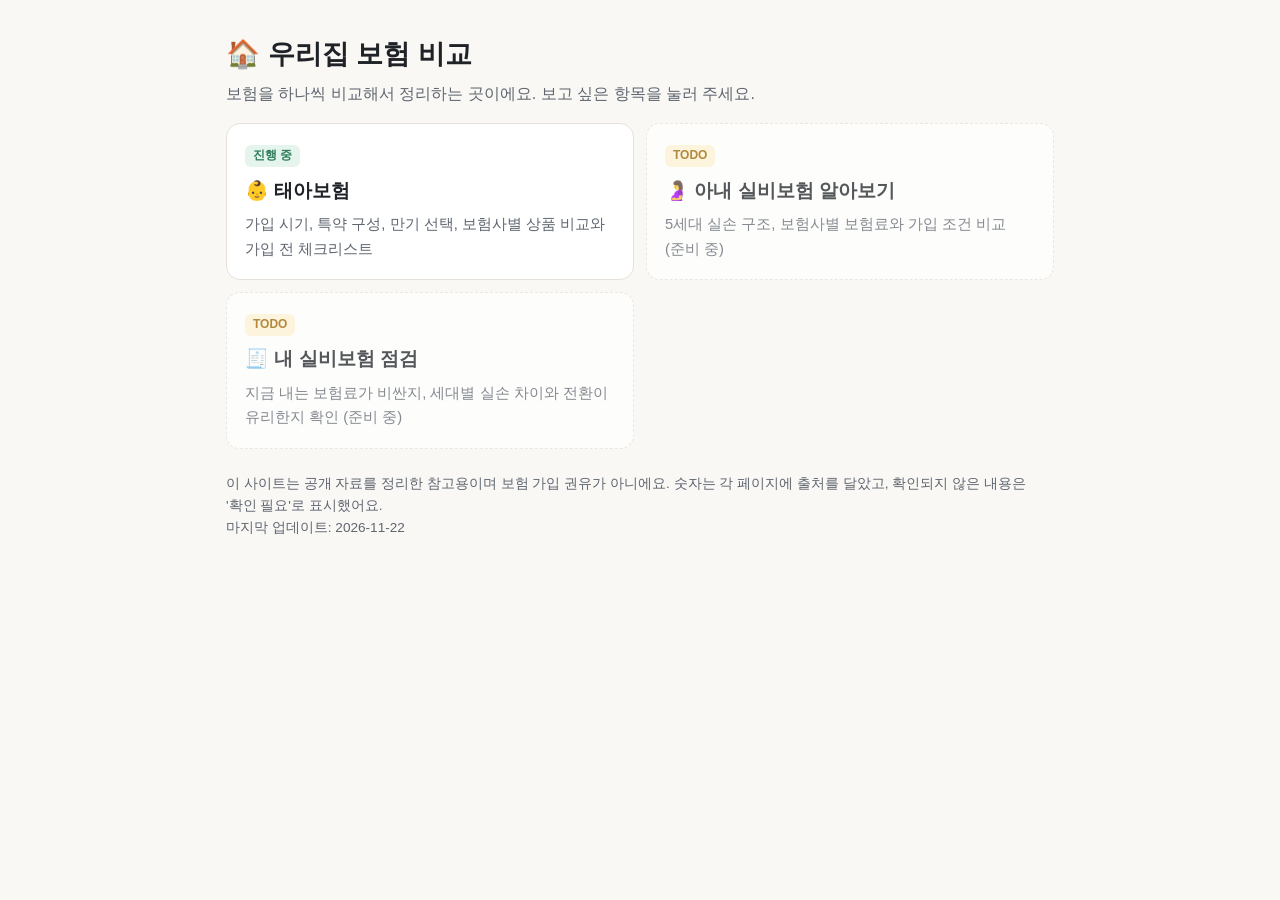
==== index.html @ a7942e01 "태아보험 비교 페이지와 보험 비교 목차 추가 Co-Authored-By: Claude Opus 5.5 <noreply@anthropic.com> Claude-Session: htt" ====
<!doctype html>
<html lang="ko">
<head>
<meta charset="utf-8">
<meta name="viewport" content="width=device-width, initial-scale=1">
<title>우리집 보험 비교</title>
<meta name="description" content="태아보험, 실비보험 등 우리집 보험을 비교하고 정리하는 페이지">
<link rel="stylesheet" href="assets/style.css">
</head>
<body>
<div class="wrap">
<header>
  <h1>🏠 우리집 보험 비교</h1>
  <p>보험을 하나씩 비교해서 정리하는 곳이에요. 보고 싶은 항목을 눌러 주세요.</p>
</header>

<section style="background:none;border:none;padding:0">
<div class="cards">
  <a class="card" href="fetal/">
    <span class="tag good">진행 중</span>
    <h2>👶 태아보험</h2>
    <p>가입 시기, 특약 구성, 만기 선택, 보험사별 상품 비교와 가입 전 체크리스트</p>
  </a>
  <div class="card todo">
    <span class="tag check">TODO</span>
    <h2>🤰 아내 실비보험 알아보기</h2>
    <p>5세대 실손 구조, 보험사별 보험료와 가입 조건 비교 (준비 중)</p>
  </div>
  <div class="card todo">
    <span class="tag check">TODO</span>
    <h2>🧾 내 실비보험 점검</h2>
    <p>지금 내는 보험료가 비싼지, 세대별 실손 차이와 전환이 유리한지 확인 (준비 중)</p>
  </div>
</div>
</section>

<footer>
  <p>이 사이트는 공개 자료를 정리한 참고용이며 보험 가입 권유가 아니에요. 숫자는 각 페이지에 출처를 달았고, 확인되지 않은 내용은 '확인 필요'로 표시했어요.<br>마지막 업데이트: 2026-11-22</p>
</footer>
</div>
</body>
</html>
---- assets/style.css ----
:root{
  --bg:#faf8f5; --card:#ffffff; --text:#1f2328; --muted:#5f6670; --line:#e6e1da;
  --accent:#c2577a; --accent-soft:#fbe9ef; --ok:#2f7d5b; --ok-soft:#e5f4ec;
  --warn:#9a6500; --warn-soft:#fff3d6;
}
@media (prefers-color-scheme: dark){
  :root{
    --bg:#16171a; --card:#1f2125; --text:#e8e9eb; --muted:#a3a8b0; --line:#33363c;
    --accent:#ef8fb0; --accent-soft:#3a2530; --ok:#6fcf9f; --ok-soft:#1f3329;
    --warn:#f0c060; --warn-soft:#3a3020;
  }
}
*{box-sizing:border-box}
body{margin:0;background:var(--bg);color:var(--text);
  font-family:-apple-system,BlinkMacSystemFont,"Apple SD Gothic Neo","Malgun Gothic","Noto Sans KR",sans-serif;
  line-height:1.65;font-size:16px;word-break:keep-all}
.wrap{max-width:860px;margin:0 auto;padding:24px 16px 64px}
header h1{font-size:1.7rem;margin:8px 0 4px}
header p{color:var(--muted);margin:0}
nav{display:flex;gap:8px;flex-wrap:wrap;margin:18px 0 8px}
nav a{font-size:.88rem;text-decoration:none;color:var(--accent);background:var(--accent-soft);
  padding:6px 12px;border-radius:999px}
section{background:var(--card);border:1px solid var(--line);border-radius:14px;padding:20px 18px;margin:16px 0}
h2{font-size:1.2rem;margin:0 0 12px}
h3{font-size:1rem;margin:18px 0 6px}
ul{padding-left:20px;margin:6px 0}
li{margin:4px 0}
.muted{color:var(--muted);font-size:.9rem}
.tag{display:inline-block;font-size:.75rem;font-weight:600;padding:1px 8px;border-radius:6px;vertical-align:1px;white-space:nowrap}
.tag.check{background:var(--warn-soft);color:var(--warn)}
.tag.must{background:var(--accent-soft);color:var(--accent)}
.tag.good{background:var(--ok-soft);color:var(--ok)}
.timeline{list-style:none;padding:0;margin:0;border-left:3px solid var(--accent-soft)}
.timeline li{position:relative;padding:4px 0 10px 18px}
.timeline li::before{content:"";position:absolute;left:-8px;top:12px;width:13px;height:13px;border-radius:50%;
  background:var(--card);border:3px solid var(--accent)}
.timeline b{display:block}
.tbl{width:100%;overflow-x:auto;-webkit-overflow-scrolling:touch}
table{border-collapse:collapse;width:100%;min-width:520px;font-size:.92rem}
th,td{border-bottom:1px solid var(--line);padding:10px 8px;text-align:left;vertical-align:top}
th{background:var(--bg);font-weight:600;white-space:nowrap}
.grid{display:grid;grid-template-columns:1fr;gap:12px}
@media(min-width:640px){.grid{grid-template-columns:1fr 1fr}}
.box{border:1px solid var(--line);border-radius:10px;padding:14px}
.box h3{margin-top:0}
.notice{background:var(--warn-soft);color:var(--text);border-radius:10px;padding:12px 14px;font-size:.92rem}
.checklist li{list-style:none;margin-left:-20px}
.checklist input{margin-right:8px;transform:scale(1.15)}
footer{color:var(--muted);font-size:.85rem;margin-top:24px}
footer a,section a{color:var(--accent)}

.back{display:inline-block;margin-bottom:6px;font-size:.9rem;color:var(--accent);text-decoration:none}
.cards{display:grid;grid-template-columns:1fr;gap:12px}
@media(min-width:640px){.cards{grid-template-columns:1fr 1fr}}
a.card{display:block;text-decoration:none;color:inherit;background:var(--card);border:1px solid var(--line);border-radius:14px;padding:18px}
a.card:hover{border-color:var(--accent)}
.card.todo{opacity:.75;background:var(--card);border:1px dashed var(--line);border-radius:14px;padding:18px}
.card h2{margin:6px 0}
.card p{margin:0;color:var(--muted);font-size:.92rem}
.src{font-size:.78rem;color:var(--muted)}
.wide table{min-width:760px}
td small{color:var(--muted)}
@media(max-width:639px){
  .wide table{min-width:0}
  .wide thead{display:none}
  .wide tr{display:block;border:1px solid var(--line);border-radius:10px;padding:10px 12px;margin:10px 0}
  .wide th,.wide td{display:block;border:none;padding:3px 0;background:none}
  .wide tbody th{font-size:1.02rem;color:var(--accent)}
  .wide td[data-label]::before{content:attr(data-label);display:block;font-size:.75rem;color:var(--muted);font-weight:600}
}
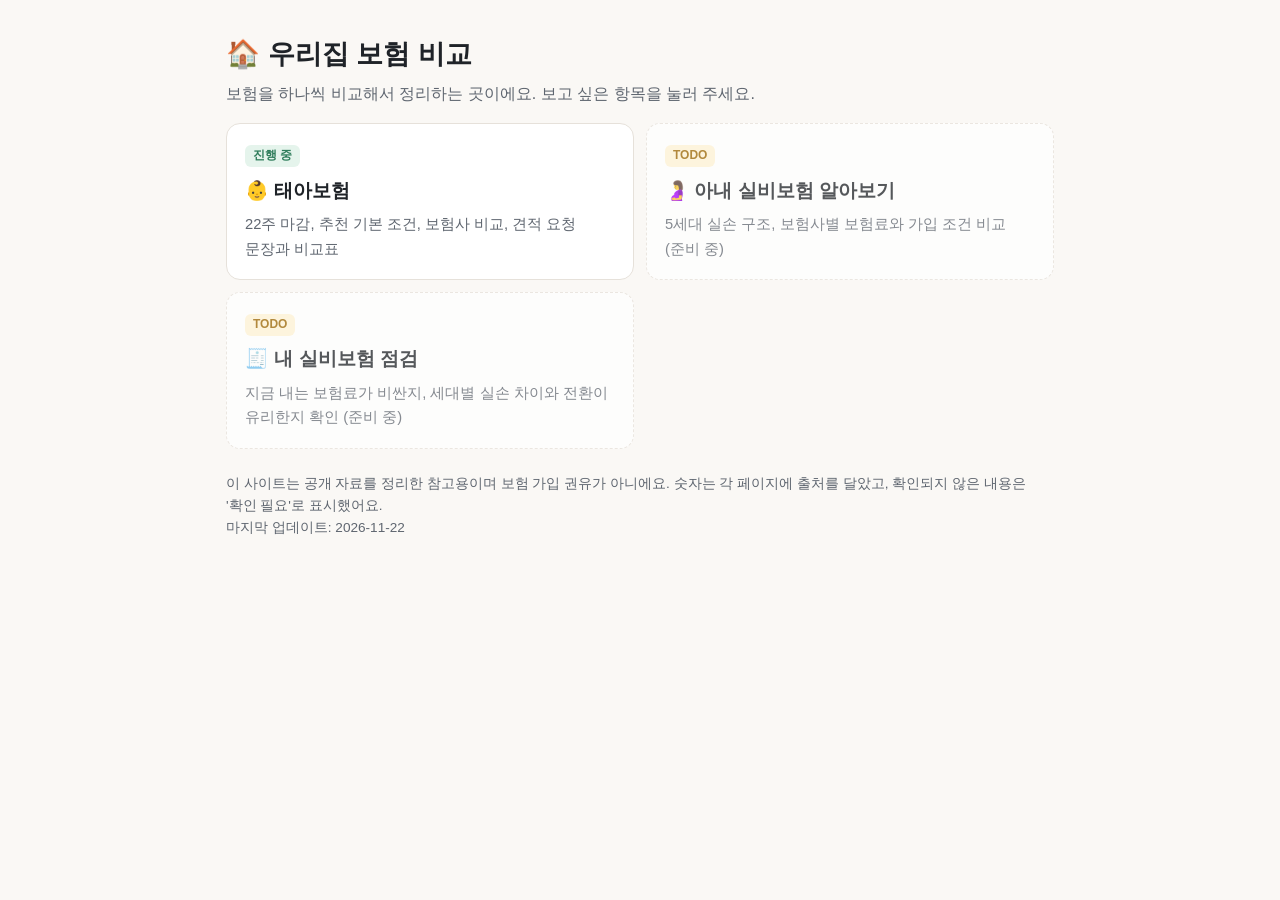
==== commit c33a1e60: "태아보험 페이지를 결정용 구성으로 개편 Co-Authored-By: Claude Sonnet 5.5 <noreply@anthropic.com> Claude-Session: http" ====
--- a/index.html
+++ b/index.html
@@ -19,7 +19,7 @@
   <a class="card" href="fetal/">
     <span class="tag good">진행 중</span>
     <h2>👶 태아보험</h2>
-    <p>가입 시기, 특약 구성, 만기 선택, 보험사별 상품 비교와 가입 전 체크리스트</p>
+    <p>22주 마감, 추천 기본 조건, 보험사 비교, 견적 요청 문장과 비교표</p>
   </a>
   <div class="card todo">
     <span class="tag check">TODO</span>
--- a/assets/style.css
+++ b/assets/style.css
@@ -68,3 +68,68 @@
   .wide tbody th{font-size:1.02rem;color:var(--accent)}
   .wide td[data-label]::before{content:attr(data-label);display:block;font-size:.75rem;color:var(--muted);font-weight:600}
 }
+
+/* ---- fetal decision page ---- */
+:root{--skip:#6b7280;--skip-soft:#eef0f3}
+@media (prefers-color-scheme: dark){:root{--skip:#b0b6c0;--skip-soft:#2a2d33}}
+.tag.skip{background:var(--skip-soft);color:var(--skip)}
+.tag.mid{background:var(--accent-soft);color:var(--accent)}
+sup{font-size:.68em;color:var(--muted);line-height:0}
+.lead{margin:0 0 12px;color:var(--muted);font-size:.93rem}
+.bottom-line{border:2px solid var(--accent);background:var(--card)}
+.steps{margin:0;padding-left:22px}
+.steps li{margin:6px 0}
+.bottom-line .note{margin:10px 0 0;font-size:.82rem;color:var(--muted)}
+.decide{display:grid;grid-template-columns:1fr;gap:12px}
+@media(min-width:640px){.decide{grid-template-columns:1fr 1fr}}
+.dcard{border:1px solid var(--line);border-radius:12px;padding:14px;background:var(--bg)}
+.dq{font-weight:700;display:flex;align-items:center;gap:8px}
+.num{display:inline-grid;place-items:center;width:24px;height:24px;border-radius:50%;background:var(--accent);color:var(--card);font-size:.8rem;flex:none}
+.pick{margin:10px 0 6px;padding:8px 10px;border-radius:8px;background:var(--ok-soft);color:var(--text);font-size:.95rem}
+.pick b{color:var(--ok)}
+.why{margin:4px 0;font-size:.92rem}
+.def{margin:8px 0 0;font-size:.82rem;color:var(--muted);border-top:1px dashed var(--line);padding-top:8px}
+.grp{margin:16px 0 6px}
+.rlist{list-style:none;padding:0;margin:0}
+.rlist li{display:flex;justify-content:space-between;align-items:flex-start;gap:10px;padding:8px 0;border-bottom:1px solid var(--line);margin:0}
+.rlist li:last-child{border-bottom:none}
+.rn{min-width:0}
+.rn small{display:block;color:var(--muted);font-size:.8rem}
+.rlist .tag{flex:none;margin-top:3px}
+.ins{display:grid;grid-template-columns:1fr;gap:10px}
+@media(min-width:640px){.ins{grid-template-columns:1fr 1fr}}
+.icard{border:1px solid var(--line);border-radius:12px;padding:12px 14px}
+.ihead{display:flex;justify-content:space-between;align-items:center;gap:8px;font-size:1.02rem}
+.iprod{color:var(--accent);font-size:.9rem;margin:2px 0 6px}
+.iprod small{color:var(--muted)}
+.icard dl{margin:0;display:grid;grid-template-columns:2.6em 1fr;gap:4px 8px;font-size:.88rem}
+.icard dt{color:var(--muted);font-weight:600}
+.icard dd{margin:0;min-width:0}
+.mini{margin-top:12px;font-size:.9rem;background:var(--bg);border-radius:10px;padding:10px 12px}
+.mini p{margin:4px 0}
+.fold{margin-top:12px;border:1px solid var(--line);border-radius:10px;padding:10px 12px}
+.fold summary{cursor:pointer;font-weight:600;font-size:.93rem}
+.fold p{font-size:.9rem}
+table.plain{min-width:0}
+.copybox{border:1px solid var(--line);border-radius:12px;background:var(--bg);padding:12px}
+.copybox pre{margin:0 0 10px;white-space:pre-wrap;word-break:keep-all;overflow-wrap:anywhere;font-family:inherit;font-size:.88rem;line-height:1.6}
+.btn{appearance:none;border:none;background:var(--accent);color:var(--card);font:inherit;font-weight:700;font-size:.92rem;padding:10px 16px;border-radius:10px;cursor:pointer;width:100%}
+.btn.ghost{background:none;color:var(--muted);border:1px solid var(--line);font-weight:500;margin-top:10px;width:auto}
+.qwrap{width:100%}
+.qtable{min-width:0;table-layout:fixed;font-size:.82rem}
+.qtable th,.qtable td{padding:4px 3px;white-space:normal;vertical-align:middle}
+.qtable thead th:first-child,.qtable tbody th{width:31%}
+.qtable tbody th{font-weight:600;background:none;font-size:.8rem;line-height:1.35}
+.qtable thead th{text-align:center}
+.qtable input{width:100%;min-width:0;border:1px solid var(--line);border-radius:6px;background:var(--card);color:var(--text);font:inherit;font-size:16px;padding:5px 4px}
+.traps{margin:0;padding-left:22px}
+.traps li{margin:8px 0;font-size:.95rem}
+.traps b{display:block}
+.srcs{list-style:none;padding:0}
+.srcs li{margin:6px 0}
+.srcs .tag{margin-right:4px}
+#quote .checklist{padding:0}
+#quote .checklist li{margin:6px 0}
+#quote .checklist label{display:flex;gap:8px;align-items:flex-start}
+#quote .checklist input{margin:6px 0 0;flex:none}
+table.plain td+td{white-space:nowrap}
